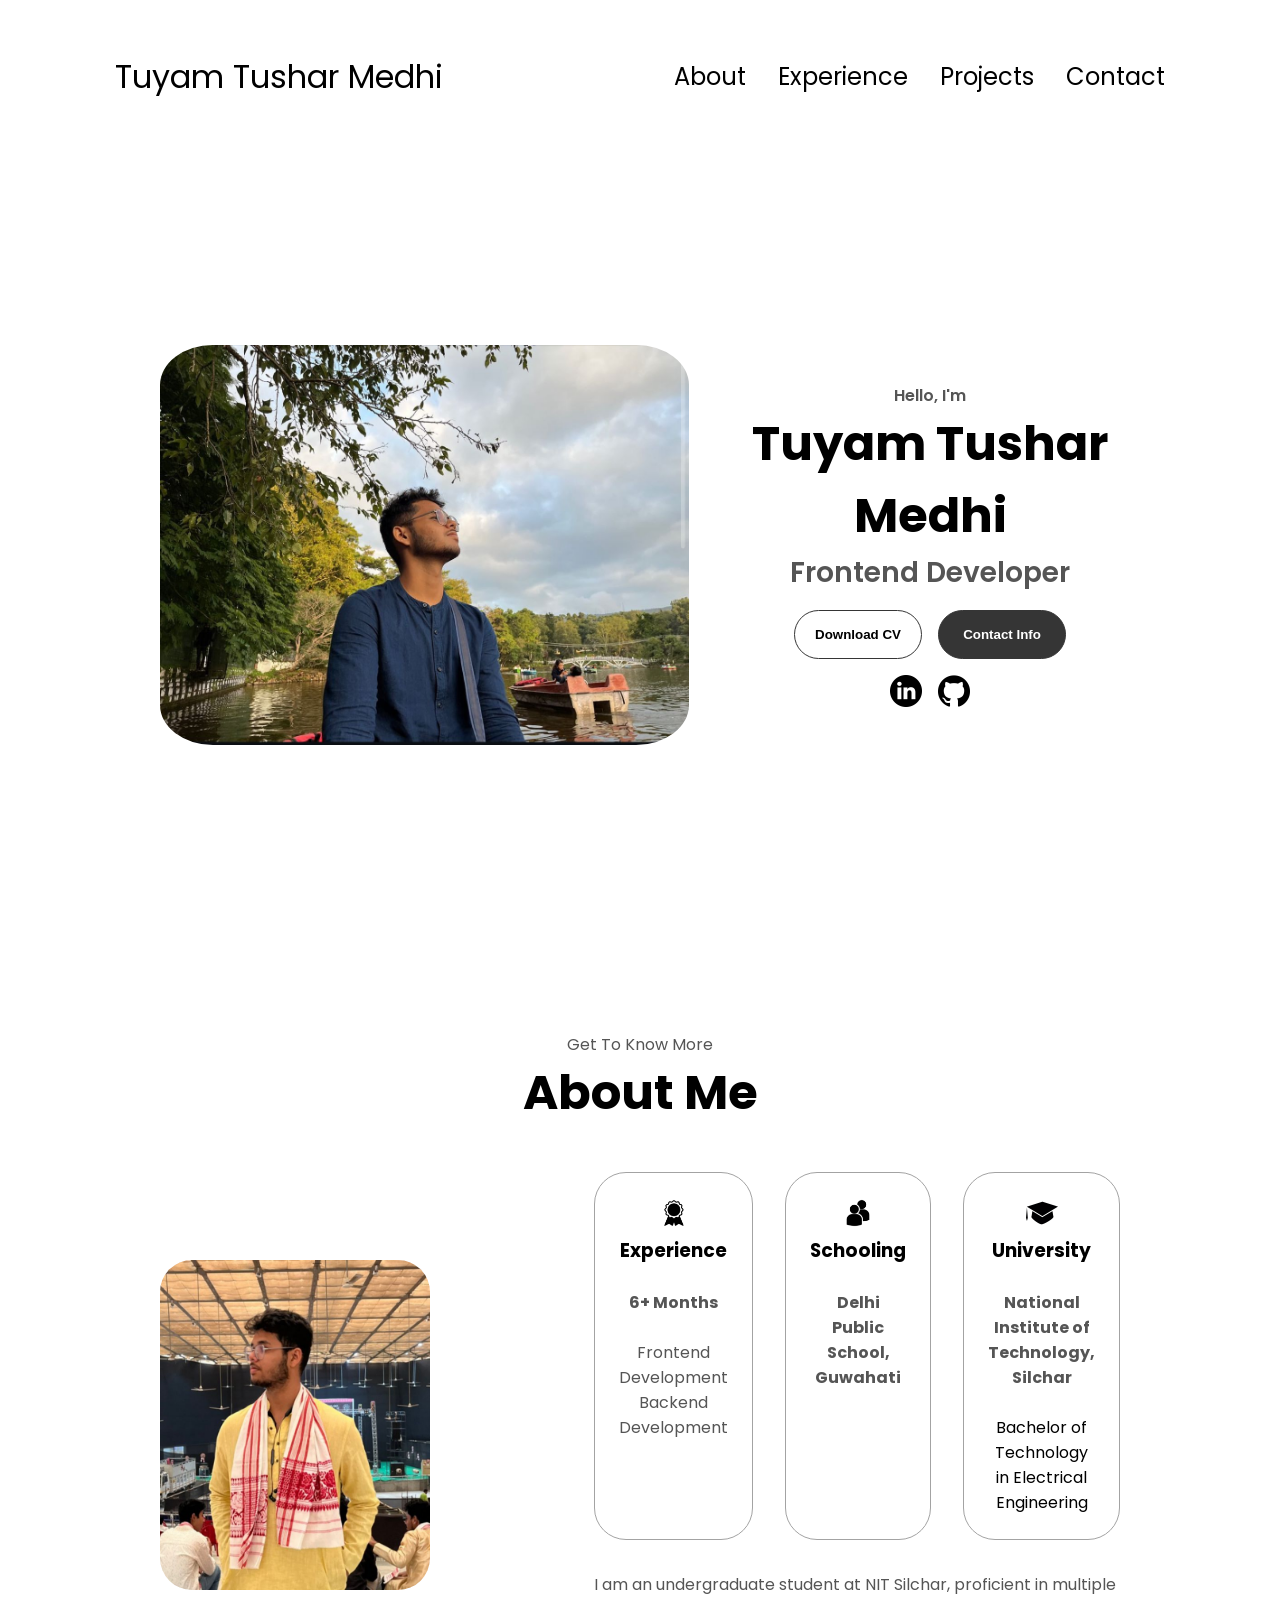
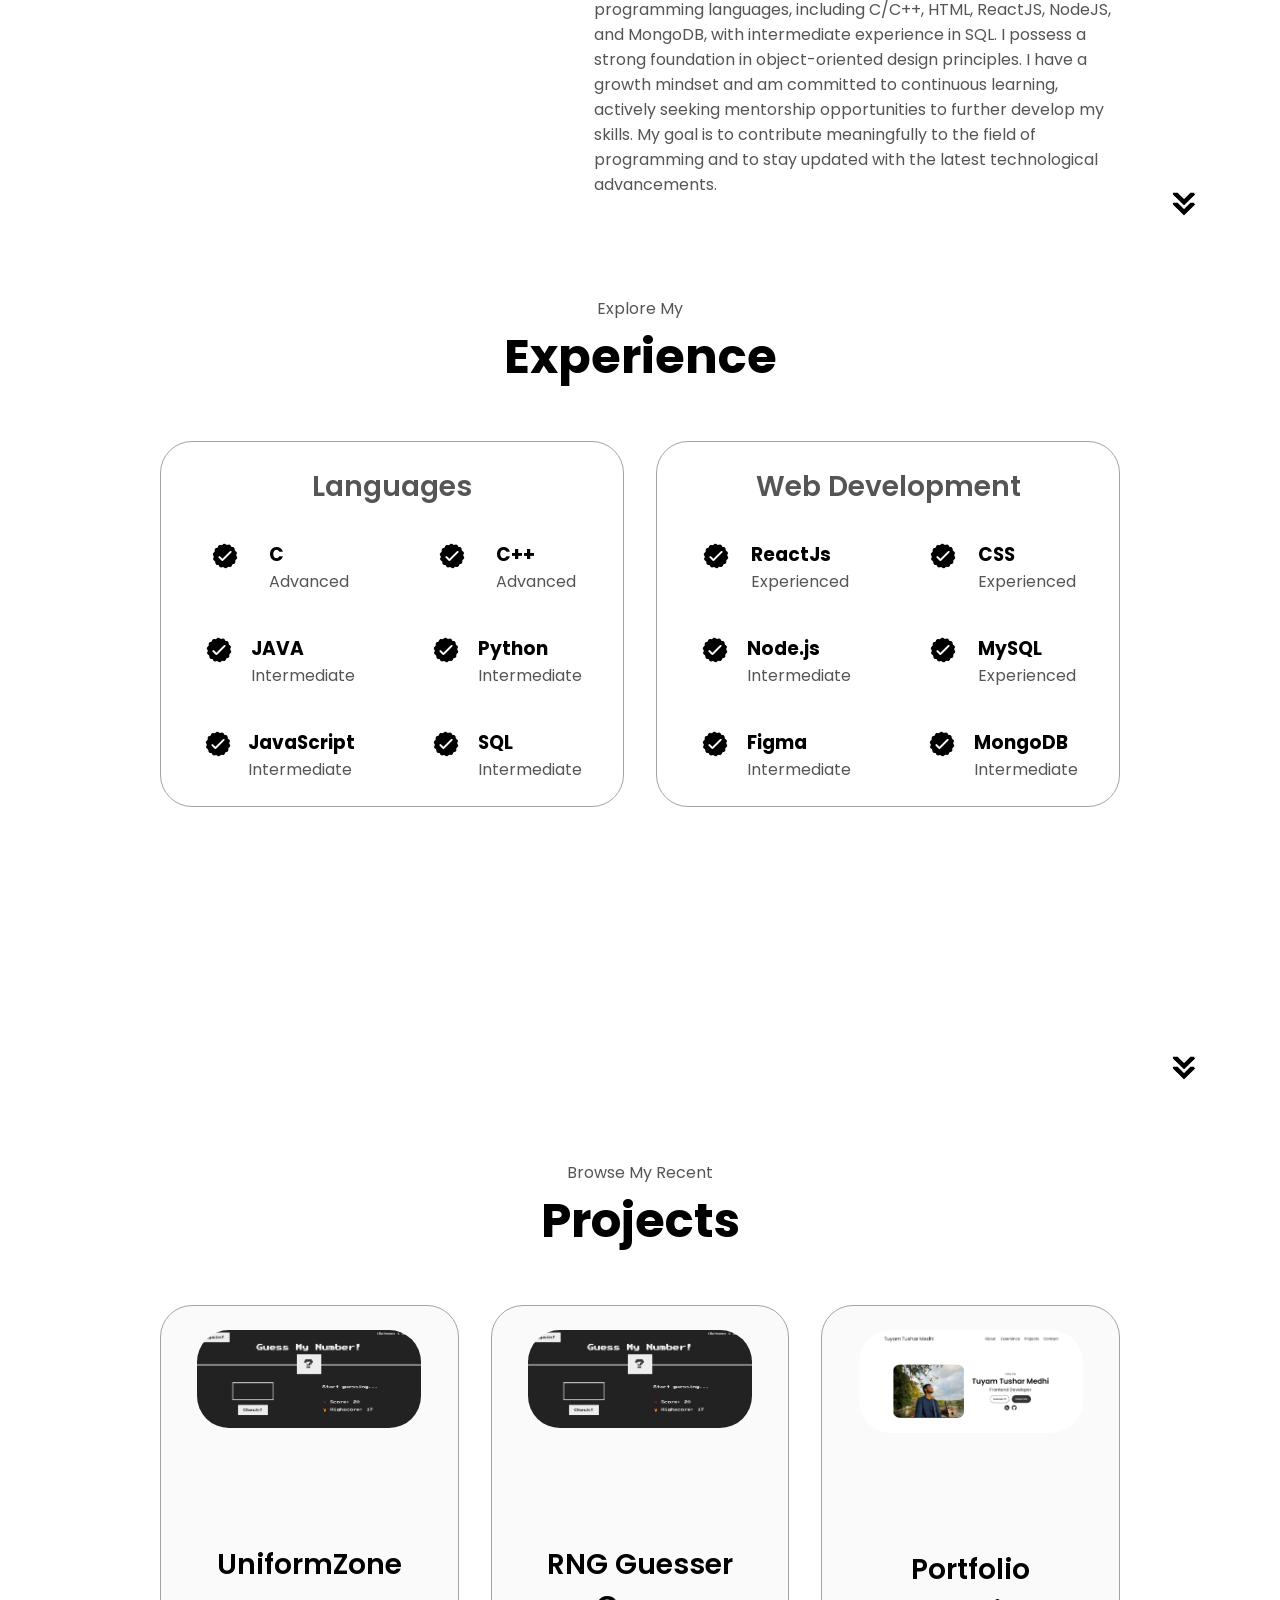
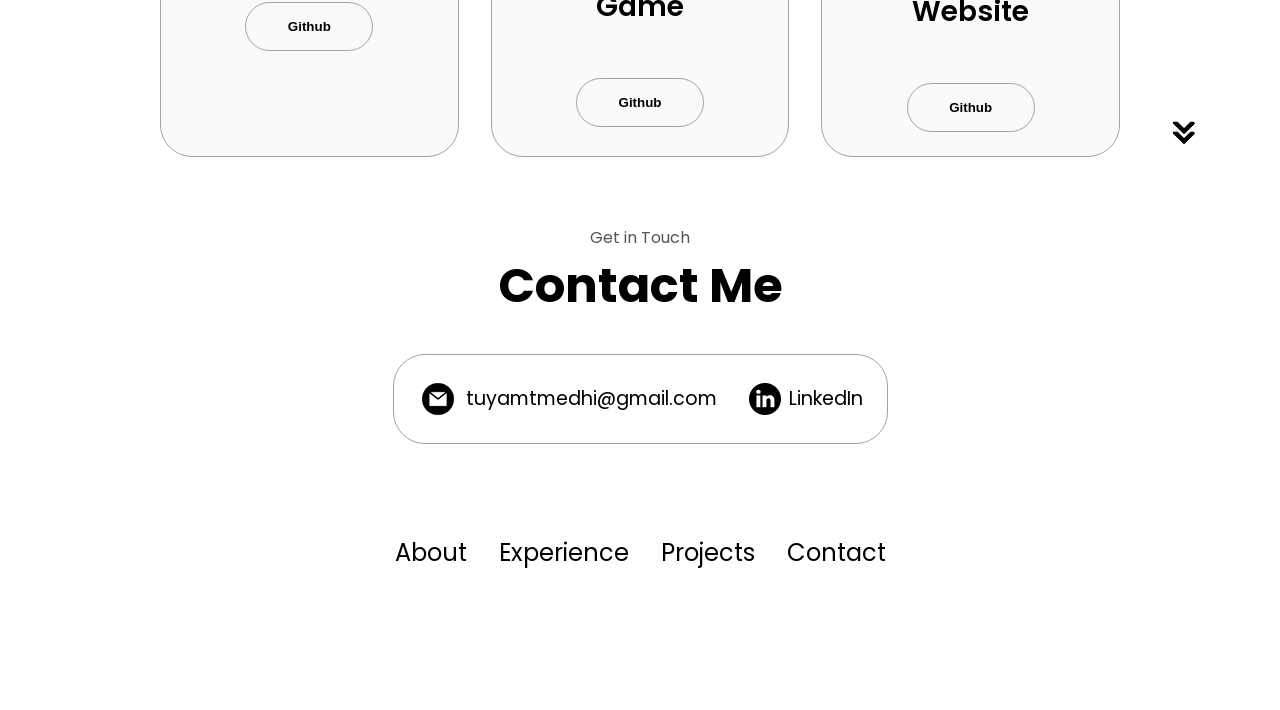
==== index.html @ 1b74b277 "Initial Dump" ====
<!DOCTYPE html>
<html lang="en">
  <head>
    <meta charset="UTF-8" />
    <meta http-equiv="X-UA-Compatible" content="IE=edge" />
    <meta name="viewport" content="width=device-width, initial-scale=1.0" />
    <title>My Portfolio</title>
    <link rel="stylesheet" href="style.css" />
    <link rel="stylesheet" href="mediaqueries.css" />
  </head>
  <body>
    <nav id="desktop-nav">
      <div class="logo">Tuyam Tushar Medhi</div>
      <div>
        <ul class="nav-links">
          <li><a href="#about">About</a></li>
          <li><a href="#experience">Experience</a></li>
          <li><a href="#projects">Projects</a></li>
          <li><a href="#contact">Contact</a></li>
        </ul>
      </div>
    </nav>
    <nav id="hamburger-nav">
      <div class="logo">Tuyam Tushar Medhi</div>
      <div class="hamburger-menu">
        <div class="hamburger-icon" onclick="toggleMenu()">
          <span></span>
          <span></span>
          <span></span>
        </div>
        <div class="menu-links">
          <li><a href="#about" onclick="toggleMenu()">About</a></li>
          <li><a href="#experience" onclick="toggleMenu()">Experience</a></li>
          <li><a href="#projects" onclick="toggleMenu()">Projects</a></li>
          <li><a href="#contact" onclick="toggleMenu()">Contact</a></li>
        </div>
      </div>
    </nav>
    <section id="profile">
      <div class="section__pic-container">
        <img src="./assets/shillong.jpeg" alt="Tuyam Tushar Medhi profile picture" style="border-radius:10%;  "  />
      </div>
      <div class="section__text">
        <p class="section__text__p1">Hello, I'm</p>
        <h1 class="title">Tuyam Tushar Medhi</h1>
        <p class="section__text__p2">Frontend Developer</p>
        <div class="btn-container">
          <button
            class="btn btn-color-2"
            onclick="window.open('./assets/resume (1).pdf')"
          >
            Download CV
          </button>
          <button class="btn btn-color-1" onclick="location.href='./#contact'">
            Contact Info
          </button>
        </div>
        <div id="socials-container">
          <img
            src="./assets/linkedin.png"
            alt="My LinkedIn profile"
            class="icon"
            onclick="location.href='https://www.linkedin.com/in/tuyam-tushar-medhi-0a7864235/'"
          />
          <img
            src="./assets/github.png"
            alt="My Github profile"
            class="icon"
            onclick="location.href='https://github.com/Tuyam24'"
          />
        </div>
      </div>
      
      </section>
      </section>
    </section>
    <section id="about">
      <p class="section__text__p1">Get To Know More</p>
      <h1 class="title">About Me</h1>
      <div class="section-container">
        <div class="section__pic-container">
          <img
            src="./assets/bihu.jpeg"
            alt="Profile picture"
            style = "width: 270px; height: 330px;"
            class="about-pic"
          />
        </div>
        <div class="about-details-container">
          <div class="about-containers">
            <div class="details-container">
              <img
                src="./assets/experience.png"
                alt="Experience icon"
                class="icon"
              />
              <h3>Experience</h3><br/>
              <p><span style="font-weight:bold;">6+ Months <br/></span><br />Frontend Development Backend Development</p>
            </div>
            <div class="details-container">
              <img
                src="./assets/education.png"
                alt="Education icon"
                class="icon"
              />
              <h3>Schooling</h3><br/>
              <p><span style="font-weight:bold;">Delhi Public School, Guwahati</p></span>
            </div>
            <div class="details-container">
                <img
                  src="./assets/5109.png"
                  alt="Education icon"
                  class="icon"
                />
                <h3>University</h3><br/>
                <p><span style="font-weight:bold;">National Institute of Technology, Silchar</p></span><br />Bachelor of Technology in Electrical Engineering</p>
              </div>
          </div>
          <div class="text-container">
            <p>
              I am an undergraduate student at NIT Silchar, proficient in multiple programming languages, including C/C++, HTML, ReactJS, NodeJS, and MongoDB, with intermediate experience in SQL. I possess a strong foundation in object-oriented design principles. I have a growth mindset and am committed to continuous learning, actively seeking mentorship opportunities to further develop my skills. My goal is to contribute meaningfully to the field of programming and to stay updated with the latest technological advancements.


            </p>
          </div>
        </div>
      </div>
      <img
        src="./assets/arrow.png"
        alt="Arrow icon"
        class="icon arrow"
        onclick="location.href='./#experience'"
      />
    </section>
    <section id="experience">
      <p class="section__text__p1">Explore My</p>
      <h1 class="title">Experience</h1>
      <div class="experience-details-container">
        <div class="about-containers">
          
          <div class="details-container">
            <h2 class="experience-sub-title">Languages</h2>
            <div class="article-container">
              <article>
                <img
                  src="./assets/checkmark.png"
                  alt="Experience icon"
                  class="icon"
                />
                <div>
                  <h3>C</h3>
                  <p>Advanced</p>
                </div>
              </article>
              <article>
                <img
                  src="./assets/checkmark.png"
                  alt="Experience icon"
                  class="icon"
                />
                <div>
                  <h3>C++</h3>
                  <p>Advanced</p>
                </div>
              </article>
              <article>
                <img
                  src="./assets/checkmark.png"
                  alt="Experience icon"
                  class="icon"
                />
                <div>
                  <h3>JAVA</h3>
                  <p>Intermediate</p>
                </div>
              </article>
              <article>
                <img
                  src="./assets/checkmark.png"
                  alt="Experience icon"
                  class="icon"
                />
                <div>
                  <h3>Python</h3>
                  <p>Intermediate</p>
                </div>
              </article>
              <article>
                <img
                  src="./assets/checkmark.png"
                  alt="Experience icon"
                  class="icon"
                />
                <div>
                  <h3>JavaScript</h3>
                  <p>Intermediate</p>
                </div>
              </article>
              <article>
                <img
                  src="./assets/checkmark.png"
                  alt="Experience icon"
                  class="icon"
                />
                <div>
                  <h3>SQL</h3>
                  <p>Intermediate</p>
                </div>
              </article>
            </div>
          </div>
          <div class="details-container">
            <h2 class="experience-sub-title">Web Development</h2>
            <div class="article-container">
              <article>
                <img
                  src="./assets/checkmark.png"
                  alt="Experience icon"
                  class="icon"
                />
                <div>
                  <h3>ReactJs</h3>
                  <p>Experienced</p>
                </div>
              </article>
              <article>
                <img
                  src="./assets/checkmark.png"
                  alt="Experience icon"
                  class="icon"
                />
                <div>
                  <h3>CSS</h3>
                  <p>Experienced</p>
                </div>
              </article>
              <article>
                <img
                  src="./assets/checkmark.png"
                  alt="Experience icon"
                  class="icon"
                />
                <div>
                  <h3>Node.js</h3>
                  <p>Intermediate</p>
                </div>
              </article>
              <article>
                <img
                  src="./assets/checkmark.png"
                  alt="Experience icon"
                  class="icon"
                />
                <div>
                  <h3>MySQL</h3>
                  <p>Experienced</p>
                </div>
              </article>
              <article>
                <img
                  src="./assets/checkmark.png"
                  alt="Experience icon"
                  class="icon"
                />
                <div>
                  <h3>Figma</h3>
                  <p>Intermediate</p>
                </div>
              </article>
              <article>
                <img
                  src="./assets/checkmark.png"
                  alt="Experience icon"
                  class="icon"
                />
                <div>
                  <h3>MongoDB</h3>
                  <p>Intermediate</p>
                </div>
              </article>
            </div>
          </div>

          
        
          

          
        </div>
      </div>
      <img
        src="./assets/arrow.png"
        alt="Arrow icon"
        class="icon arrow"
        onclick="location.href='./#projects'"
      />
    </section>
    <section id="projects">
      <p class="section__text__p1">Browse My Recent</p>
      <h1 class="title">Projects</h1>
      <div class="experience-details-container">
        <div class="about-containers">
          <div class="details-container color-container">
            <div class="article-container">
              <img
                src="./assets/jsgame.jpg"
                alt="Project 1"
                style="margin-bottom: 100px;"
                class="project-img"
              />
            </div>
            <h2 class="experience-sub-title project-title">UniformZone</h2>
            <div class="btn-container">
              <button
                class="btn btn-color-2 project-btn"
                onclick="location.href='https://www.github.com/sdahewar/Sales-Forecasting-Project'"
              >
                Github
              </button>
              
            </div>
          </div>
          <div class="details-container color-container">
            <div class="article-container">
              <img
                src="./assets/jsgame.jpg"
                alt="Project 2"
                style="margin-bottom: 100px;"
                class="project-img"
              />
            </div>
            <h2 class="experience-sub-title project-title" style="margin-bottom: 50px;">RNG Guesser Game</h2>
            <div class="btn-container">
              <button
                class="btn btn-color-2 project-btn"
                onclick="location.href='https://github.com/sdahewar/Youtube-Clone'"
              >
                Github
              </button>
              
            </div>
          </div>
          <div class="details-container color-container">
            <div class="article-container">
              <img
                src="./assets/portpic.jpg"
                alt="Project 3"
                style="margin-bottom: 100px;"
                class="project-img"
              />
            </div>
            <h2 class="experience-sub-title project-title" style="margin-bottom: 50px;">Portfolio Website</h2>
            <div class="btn-container">
              <button
                class="btn btn-color-2 project-btn"
                onclick="location.href='https://www.github.com/sdahewar/Portfolio-Website'"
              >
                Github
              </button>
              
            </div>
          </div>
        </div>
      </div>
      <img
        src="./assets/arrow.png"
        alt="Arrow icon"
        class="icon arrow"
        onclick="location.href='./#contact'"
      />
    </section>
    <section id="contact">
      <p class="section__text__p1">Get in Touch</p>
      <h1 class="title">Contact Me</h1>
      <div class="contact-info-upper-container">
        <div class="contact-info-container">
          <img
            src="./assets/email.png"
            alt="Email icon"
            class="icon contact-icon email-icon"
          />
          <p><a href="mailto:dsk7.work@gmail.com">tuyamtmedhi@gmail.com</a></p>
        </div>
        <div class="contact-info-container">
          <img
            src="./assets/linkedin.png"
            alt="LinkedIn icon"
            class="icon contact-icon"
          />
          <p><a href="https://www.linkedin.com/in/tuyam-tushar-medhi-0a7864235/">LinkedIn</a></p>
        </div>
      </div>
    </section>
    <footer>
      <nav>
        <div class="nav-links-container">
          <ul class="nav-links">
            <li><a href="#about">About</a></li>
            <li><a href="#experience">Experience</a></li>
            <li><a href="#projects">Projects</a></li>
            <li><a href="#contact">Contact</a></li>
          </ul>
        </div>
      </nav>
      
    </footer>
    <script src="script.js"></script>
  </body>
</html>
---- style.css ----
/* GENERAL */

@import url("https://fonts.googleapis.com/css2?family=Poppins:wght@300;400;500;600&display=swap");

* {
  margin: 0;
  padding: 0;
}

body {
  font-family: "Poppins", sans-serif;
}

html {
  scroll-behavior: smooth;
}

p {
  color: rgb(85, 85, 85);
}

/* TRANSITION */

a,
.btn {
  transition: all 300ms ease;
}

/* DESKTOP NAV */

nav,
.nav-links {
  display: flex;
}

nav {
  justify-content: space-around;
  align-items: center;
  height: 17vh;
}

.nav-links {
  gap: 2rem;
  list-style: none;
  font-size: 1.5rem;
}

a {
  color: black;
  text-decoration: none;
  text-decoration-color: white;
}

a:hover {
  color: grey;
  text-decoration: underline;
  text-underline-offset: 1rem;
  text-decoration-color: rgb(181, 181, 181);
}

.logo {
  font-size: 2rem;
}

.logo:hover {
  cursor: default;
}

/* HAMBURGER MENU */

#hamburger-nav {
  display: none;
}

.hamburger-menu {
  position: relative;
  display: inline-block;
}

.hamburger-icon {
  display: flex;
  flex-direction: column;
  justify-content: space-between;
  height: 24px;
  width: 30px;
  cursor: pointer;
}

.hamburger-icon span {
  width: 100%;
  height: 2px;
  background-color: black;
  transition: all 0.3 ease-in-out;
}

.menu-links {
  position: absolute;
  top: 100%;
  right: 0;
  background-color: white;
  width: fit-content;
  max-height: 0;
  overflow: hidden;
  transition: all 0.3 ease-in-out;
}

.menu-links a {
  display: block;
  padding: 10px;
  text-align: center;
  font-size: 1.5rem;
  color: black;
  text-decoration: none;
  transition: all 0.3 ease-in-out;
}

.menu-links li {
  list-style: none;
}

.menu-links.open {
  max-height: 300px;
}

.hamburger-icon.open span:first-child {
  transform: rotate(45deg) translate(10px, 5px);
}

.hamburger-icon.open span:nth-child(2) {
  opacity: 0;
}

.hamburger-icon.open span:last-child {
  transform: rotate(-45deg) translate(10px, -5px);
}

.hamburger-icon span:first-child {
  transform: none;
}

.hamburger-icon span:first-child {
  opacity: 1;
}

.hamburger-icon span:first-child {
  transform: none;
}

/* SECTIONS */

section {
  padding-top: 4vh;
  height: 96vh;
  margin: 0 10rem;
  box-sizing: border-box;
  min-height: fit-content;
}

.section-container {
  display: flex;
}

/* PROFILE SECTION */

#profile {
  display: flex;
  justify-content: center;
  gap: 5rem;
  height: 80vh;
}

.section__pic-container {
  display: flex;
  height: 400px;
  width: 400px;
  margin: auto 0;
}

.section__text {
  align-self: center;
  text-align: center;
}

.section__text p {
  font-weight: 600;
}

.section__text__p1 {
  text-align: center;
}

.section__text__p2 {
  font-size: 1.75rem;
  margin-bottom: 1rem;
}

.title {
  font-size: 3rem;
  text-align: center;
}

#socials-container {
  display: flex;
  justify-content: center;
  margin-top: 1rem;
  gap: 1rem;
}

/* ICONS */

.icon {
  cursor: pointer;
  height: 2rem;
}

/* BUTTONS */

.btn-container {
  display: flex;
  justify-content: center;
  gap: 1rem;
}

.btn {
  font-weight: 600;
  transition: all 300ms ease;
  padding: 1rem;
  width: 8rem;
  border-radius: 2rem;
}

.btn-color-1,
.btn-color-2 {
  border: rgb(53, 53, 53) 0.1rem solid;
}

.btn-color-1:hover,
.btn-color-2:hover {
  cursor: pointer;
}

.btn-color-1,
.btn-color-2:hover {
  background: rgb(53, 53, 53);
  color: white;
}

.btn-color-1:hover {
  background: rgb(0, 0, 0);
}

.btn-color-2 {
  background: none;
}

.btn-color-2:hover {
  border: rgb(255, 255, 255) 0.1rem solid;
}

.btn-container {
  gap: 1rem;
}

/* ABOUT SECTION */

#about {
  position: relative;
}

.about-containers {
  gap: 2rem;
  margin-bottom: 2rem;
  margin-top: 3rem;
}

.about-details-container {
  justify-content: center;
  flex-direction: column;
}

.about-containers,
.about-details-container {
  display: flex;
}

.about-pic {
  border-radius: 2rem;
}

.arrow {
  position: absolute;
  right: -5rem;
  bottom: 2.5rem;
}

.details-container {
  padding: 1.5rem;
  flex: 1;
  background: white;
  border-radius: 2rem;
  border: rgb(53, 53, 53) 0.1rem solid;
  border-color: rgb(163, 163, 163);
  text-align: center;
}

.section-container {
  gap: 4rem;
  height: 80%;
}

.section__pic-container {
  height: 400px;
  width: 400px;
  margin-right: 100px;
}

/* EXPERIENCE SECTION */

#experience {
  position: relative;
}

.experience-sub-title {
  color: rgb(85, 85, 85);
  font-weight: 600;
  font-size: 1.75rem;
  margin-bottom: 2rem;
}

.experience-details-container {
  display: flex;
  justify-content: center;
  flex-direction: column;
}

.article-container {
  display: flex;
  text-align: initial;
  flex-wrap: wrap;
  flex-direction: row;
  gap: 2.5rem;
  justify-content: space-around;
}

article {
  display: flex;
  width: 10rem;
  justify-content: space-around;
  gap: 0.5rem;
}

article .icon {
  cursor: default;
}

/* PROJECTS SECTION */

#projects {
  position: relative;
}

.color-container {
  border-color: rgb(163, 163, 163);
  background: rgb(250, 250, 250);
}

.project-img {
  border-radius: 2rem;
  width: 90%;
  height: 90%;
}

.project-title {
  margin: 1rem;
  color: black;
}

.project-btn {
  color: black;
  border-color: rgb(163, 163, 163);
}

/* CONTACT */

#contact {
  display: flex;
  justify-content: center;
  flex-direction: column;
  height: 70vh;
}

.contact-info-upper-container {
  display: flex;
  justify-content: center;
  border-radius: 2rem;
  border: rgb(53, 53, 53) 0.1rem solid;
  border-color: rgb(163, 163, 163);
  background: (250, 250, 250);
  margin: 2rem auto;
  padding: 0.5rem;
}

.contact-info-container {
  display: flex;
  align-items: center;
  justify-content: center;
  gap: 0.5rem;
  margin: 1rem;
}

.contact-info-container p {
  font-size: larger;
}

.contact-icon {
  cursor: default;
}

.email-icon {
  height: 2.5rem;
}

/* FOOTER SECTION */

footer {
  height: 26vh;
  margin: 0 1rem;
}

footer p {
  text-align: center;
}
---- mediaqueries.css ----
@media screen and (max-width: 1400px) {
    #profile {
      height: 83vh;
      margin-bottom: 6rem;
    }
    .about-containers {
      flex-wrap: wrap;
    }
    #contact,
    #projects {
      height: fit-content;
    }
  }
  
  @media screen and (max-width: 1200px) {
    #desktop-nav {
      display: none;
    }
    #hamburger-nav {
      display: flex;
    }
    #experience,
    .experience-details-container {
      margin-top: 2rem;
    }
    #profile,
    .section-container {
      display: block;
    }
    .arrow {
      display: none;
    }
    section,
    .section-container {
      height: fit-content;
    }
    section {
      margin: 0 5%;
    }
    .section__pic-container {
      width: 275px;
      height: 275px;
      margin: 0 auto 2rem;
    }
    .about-containers {
      margin-top: 0;
    }
  }
  
  @media screen and (max-width: 600px) {
    #contact,
    footer {
      height: 40vh;
    }
    #profile {
      height: 83vh;
      margin-bottom: 0;
    }
    article {
      font-size: 1rem;
    }
    footer nav {
      height: fit-content;
      margin-bottom: 2rem;
    }
    .about-containers,
    .contact-info-upper-container,
    .btn-container {
      flex-wrap: wrap;
    }
    .contact-info-container {
      margin: 0;
    }
    .contact-info-container p,
    .nav-links li a {
      font-size: 1rem;
    }
    .experience-sub-title {
      font-size: 1.25rem;
    }
    .logo {
      font-size: 1.5rem;
    }
    .nav-links {
      flex-direction: column;
      gap: 0.5rem;
      text-align: center;
    }
    .section__pic-container {
      width: auto;
      height: 46vw;
      justify-content: center;
    }
    .section__text__p2 {
      font-size: 1.25rem;
    }
    .title {
      font-size: 2rem;
    }
    .text-container {
      text-align: justify;
    }
  }
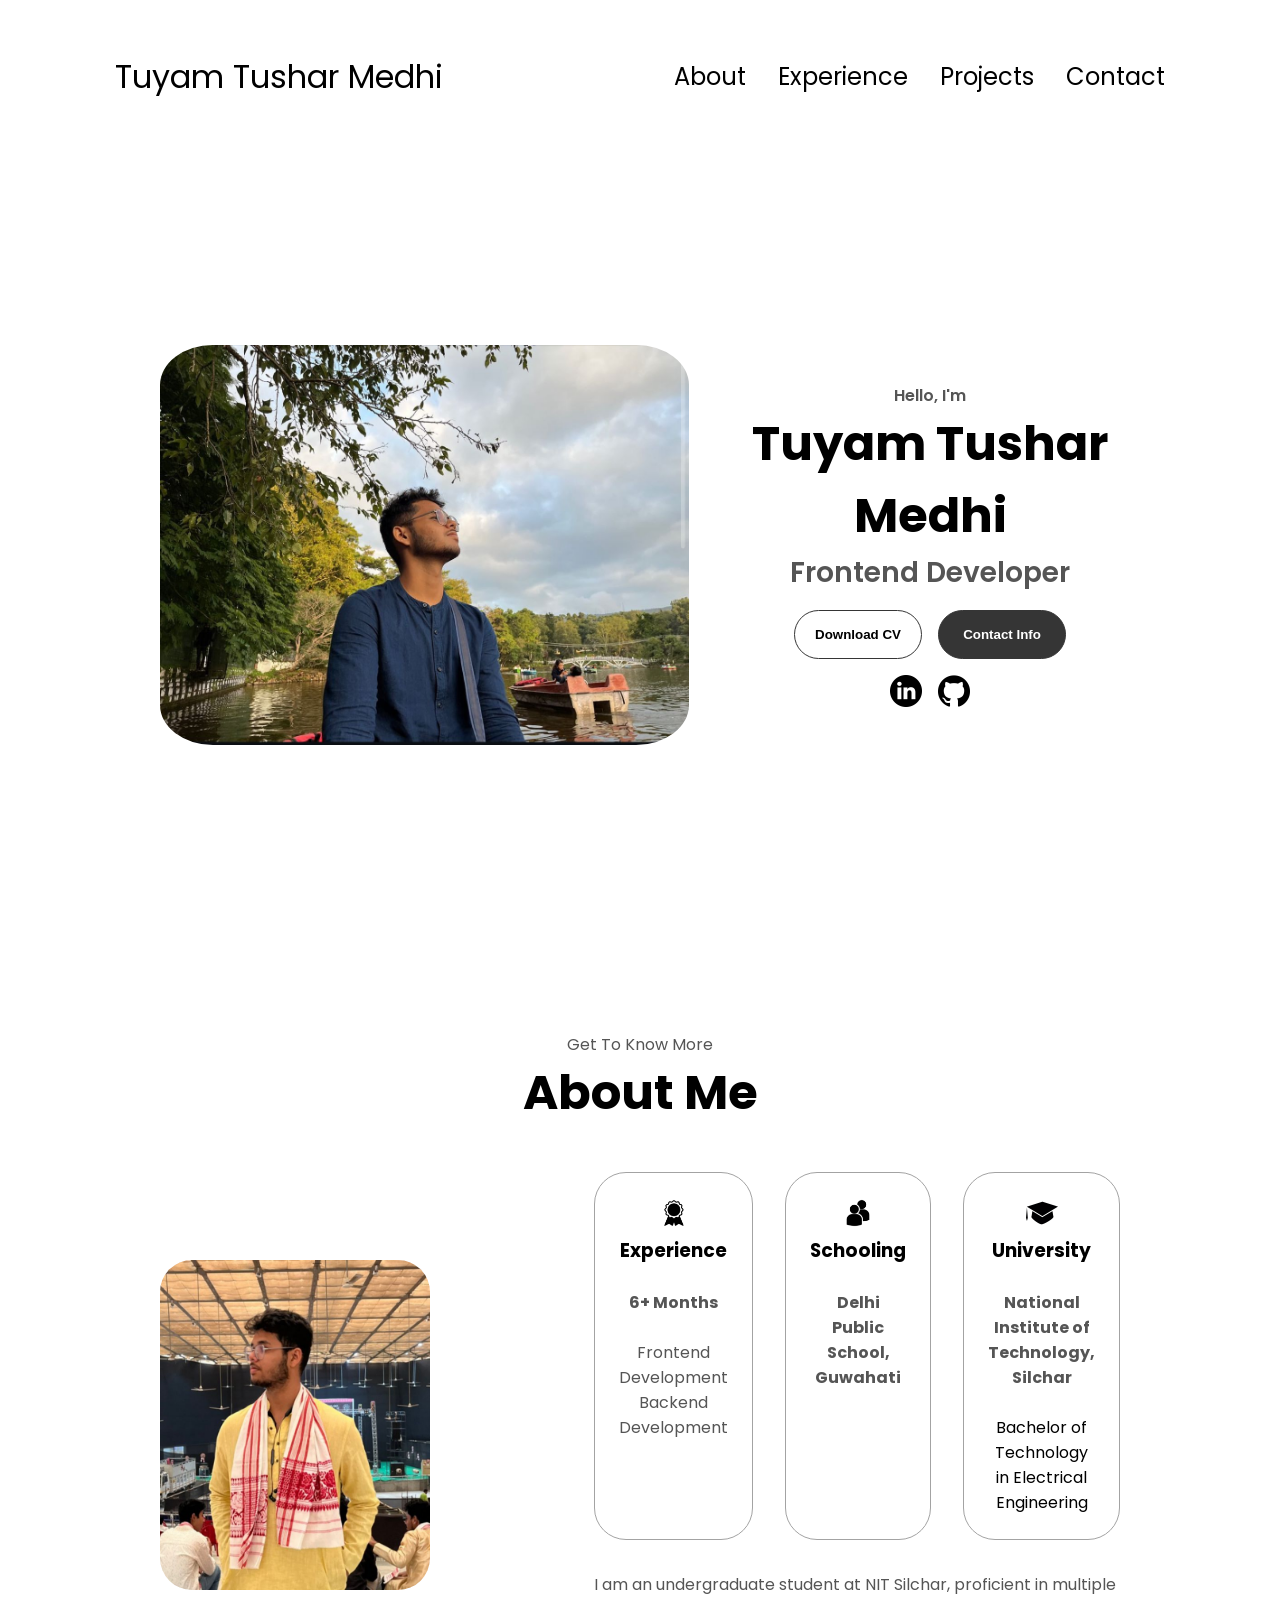
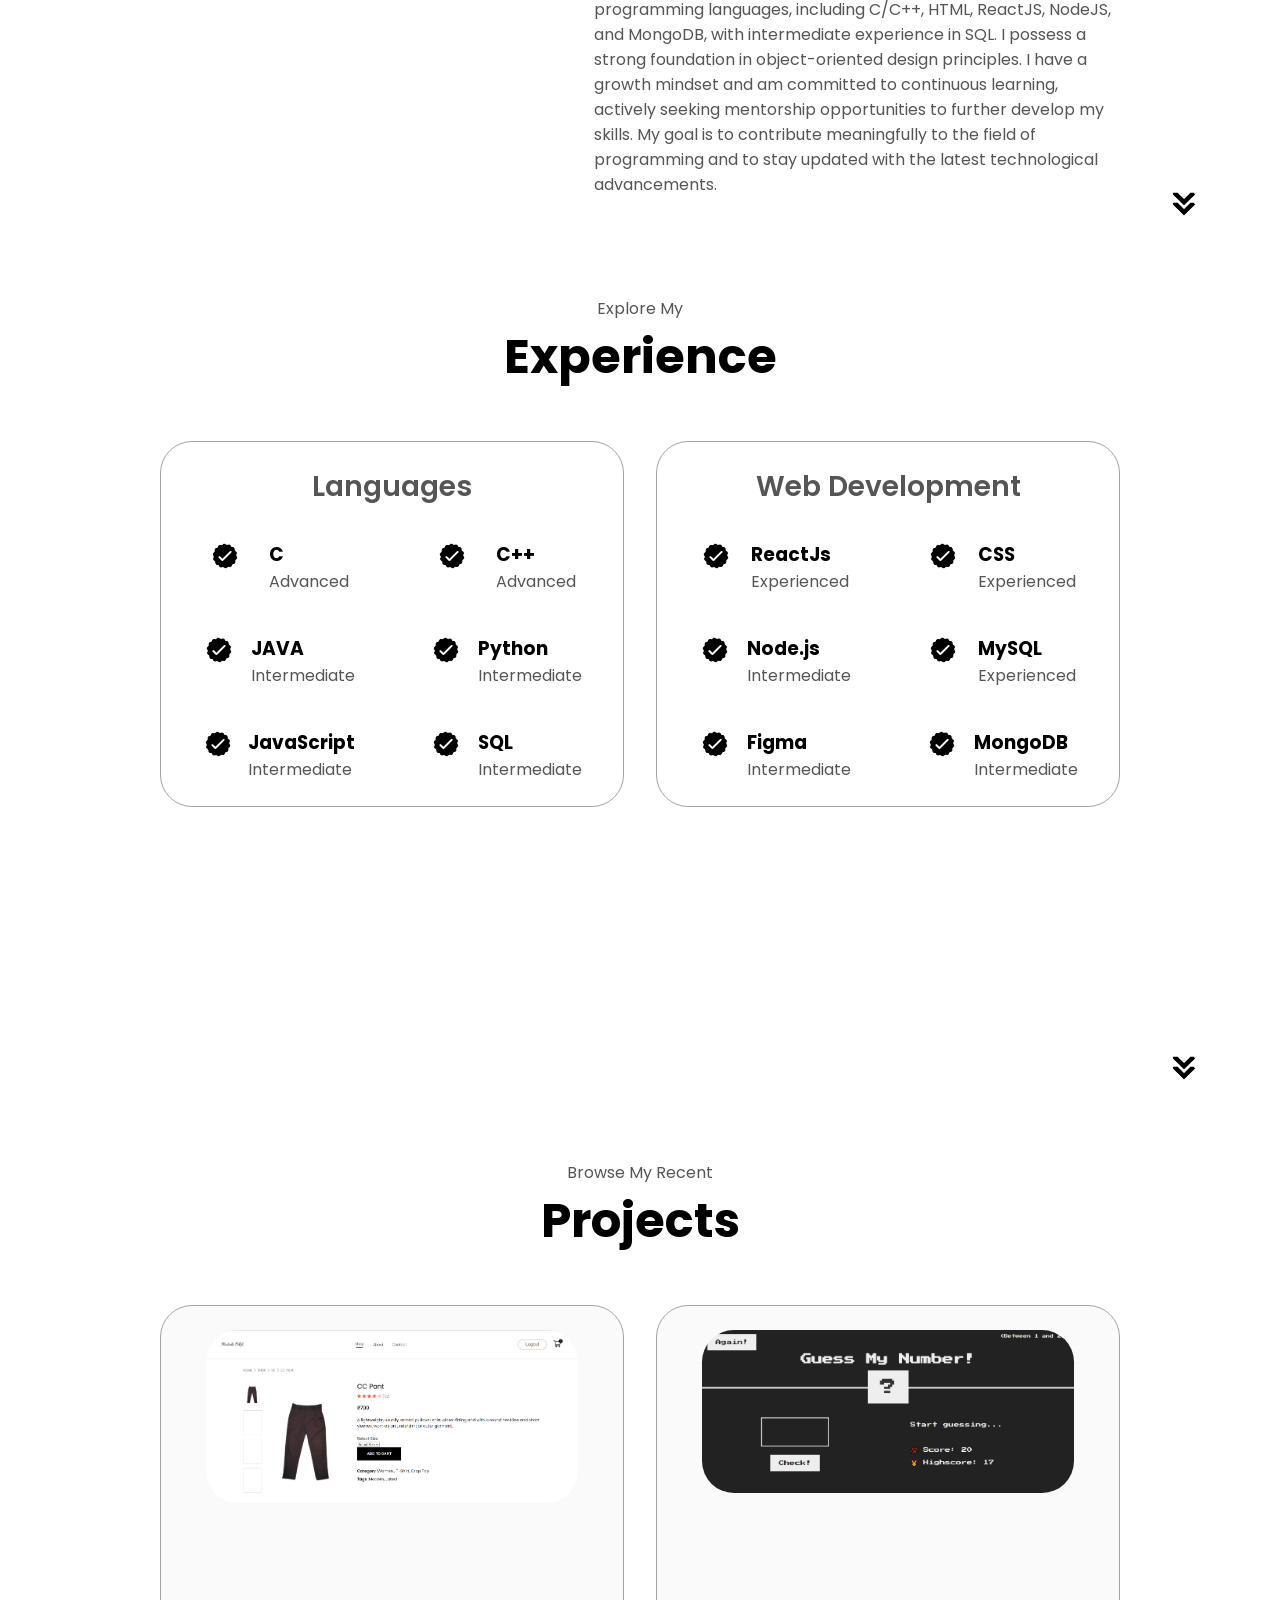
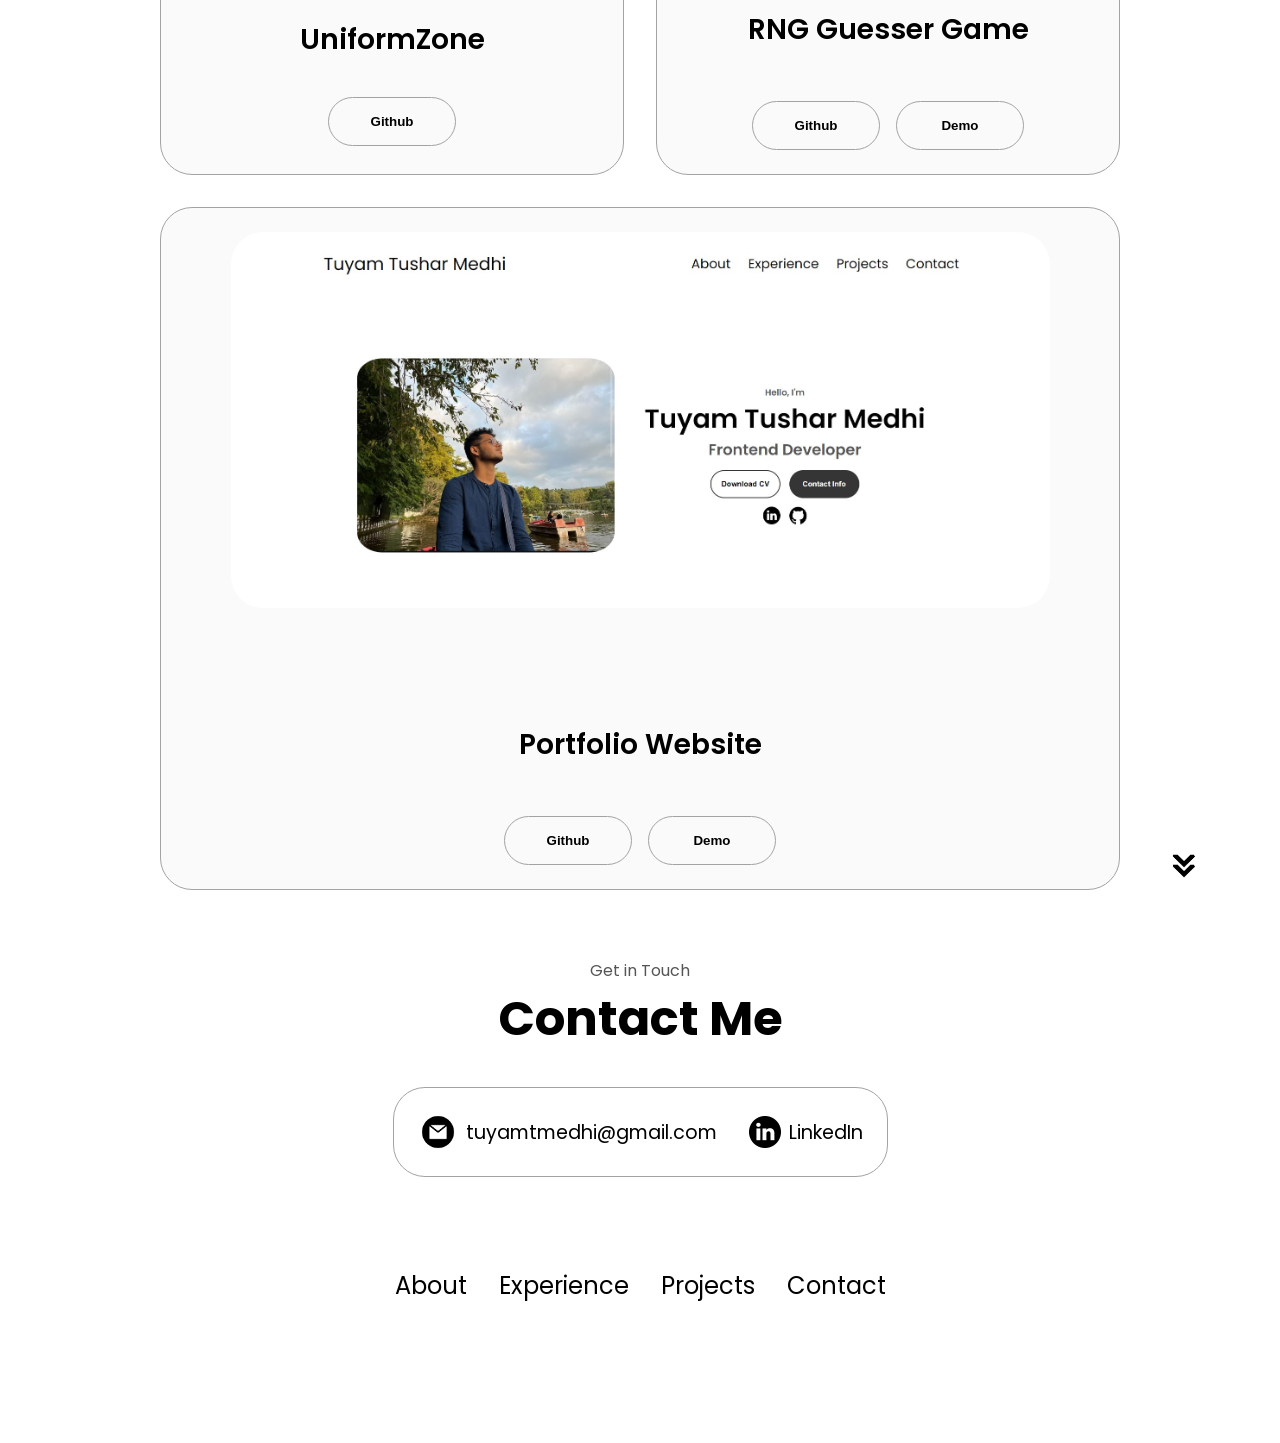
==== commit d0aad32f: "project update" ====
--- a/index.html
+++ b/index.html
@@ -303,7 +303,7 @@
           <div class="details-container color-container">
             <div class="article-container">
               <img
-                src="./assets/jsgame.jpg"
+                src="./assets/uniformzone.png"
                 alt="Project 1"
                 style="margin-bottom: 100px;"
                 class="project-img"
@@ -313,7 +313,8 @@
             <div class="btn-container">
               <button
                 class="btn btn-color-2 project-btn"
-                onclick="location.href='https://www.github.com/sdahewar/Sales-Forecasting-Project'"
+                onclick="location.href='https://github.com/sdahewar/UniformZone'"
+                style= "margin-top: 20px;"
               >
                 Github
               </button>
@@ -333,9 +334,15 @@
             <div class="btn-container">
               <button
                 class="btn btn-color-2 project-btn"
-                onclick="location.href='https://github.com/sdahewar/Youtube-Clone'"
+                onclick="location.href='https://github.com/Tuyam24/RNG-Guessing-Game'"
               >
                 Github
+              </button>
+              <button
+                class="btn btn-color-2 project-btn"
+                onclick="location.href='https://rng-guessing-game.netlify.app/'"
+              >
+                Demo
               </button>
               
             </div>
@@ -353,10 +360,16 @@
             <div class="btn-container">
               <button
                 class="btn btn-color-2 project-btn"
-                onclick="location.href='https://www.github.com/sdahewar/Portfolio-Website'"
+                onclick="location.href='https://github.com/Tuyam24/Portfolio-Website'"
               >
                 Github
               </button>
+              <button
+              class="btn btn-color-2 project-btn"
+              onclick="location.href='https://github.com/Tuyam24/Portfolio-Website'"
+            >
+              Demo
+            </button>
               
             </div>
           </div>
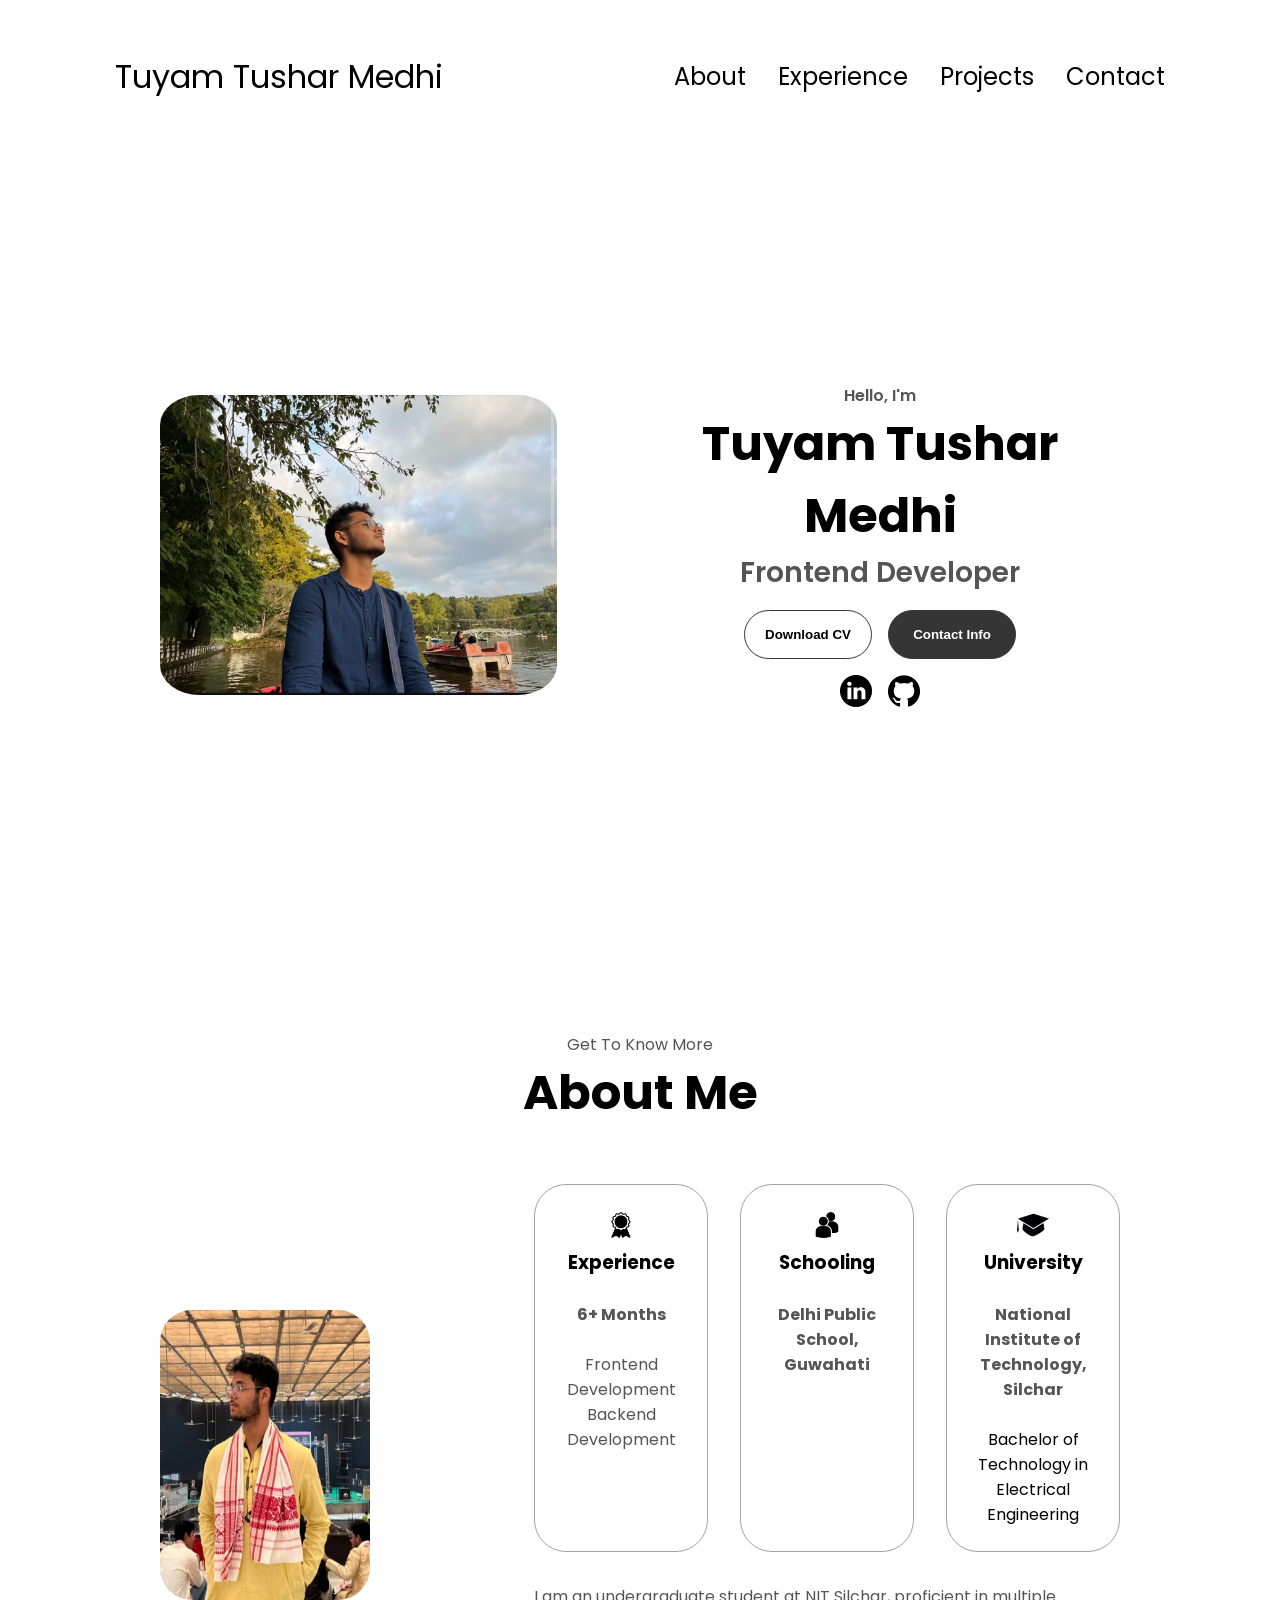
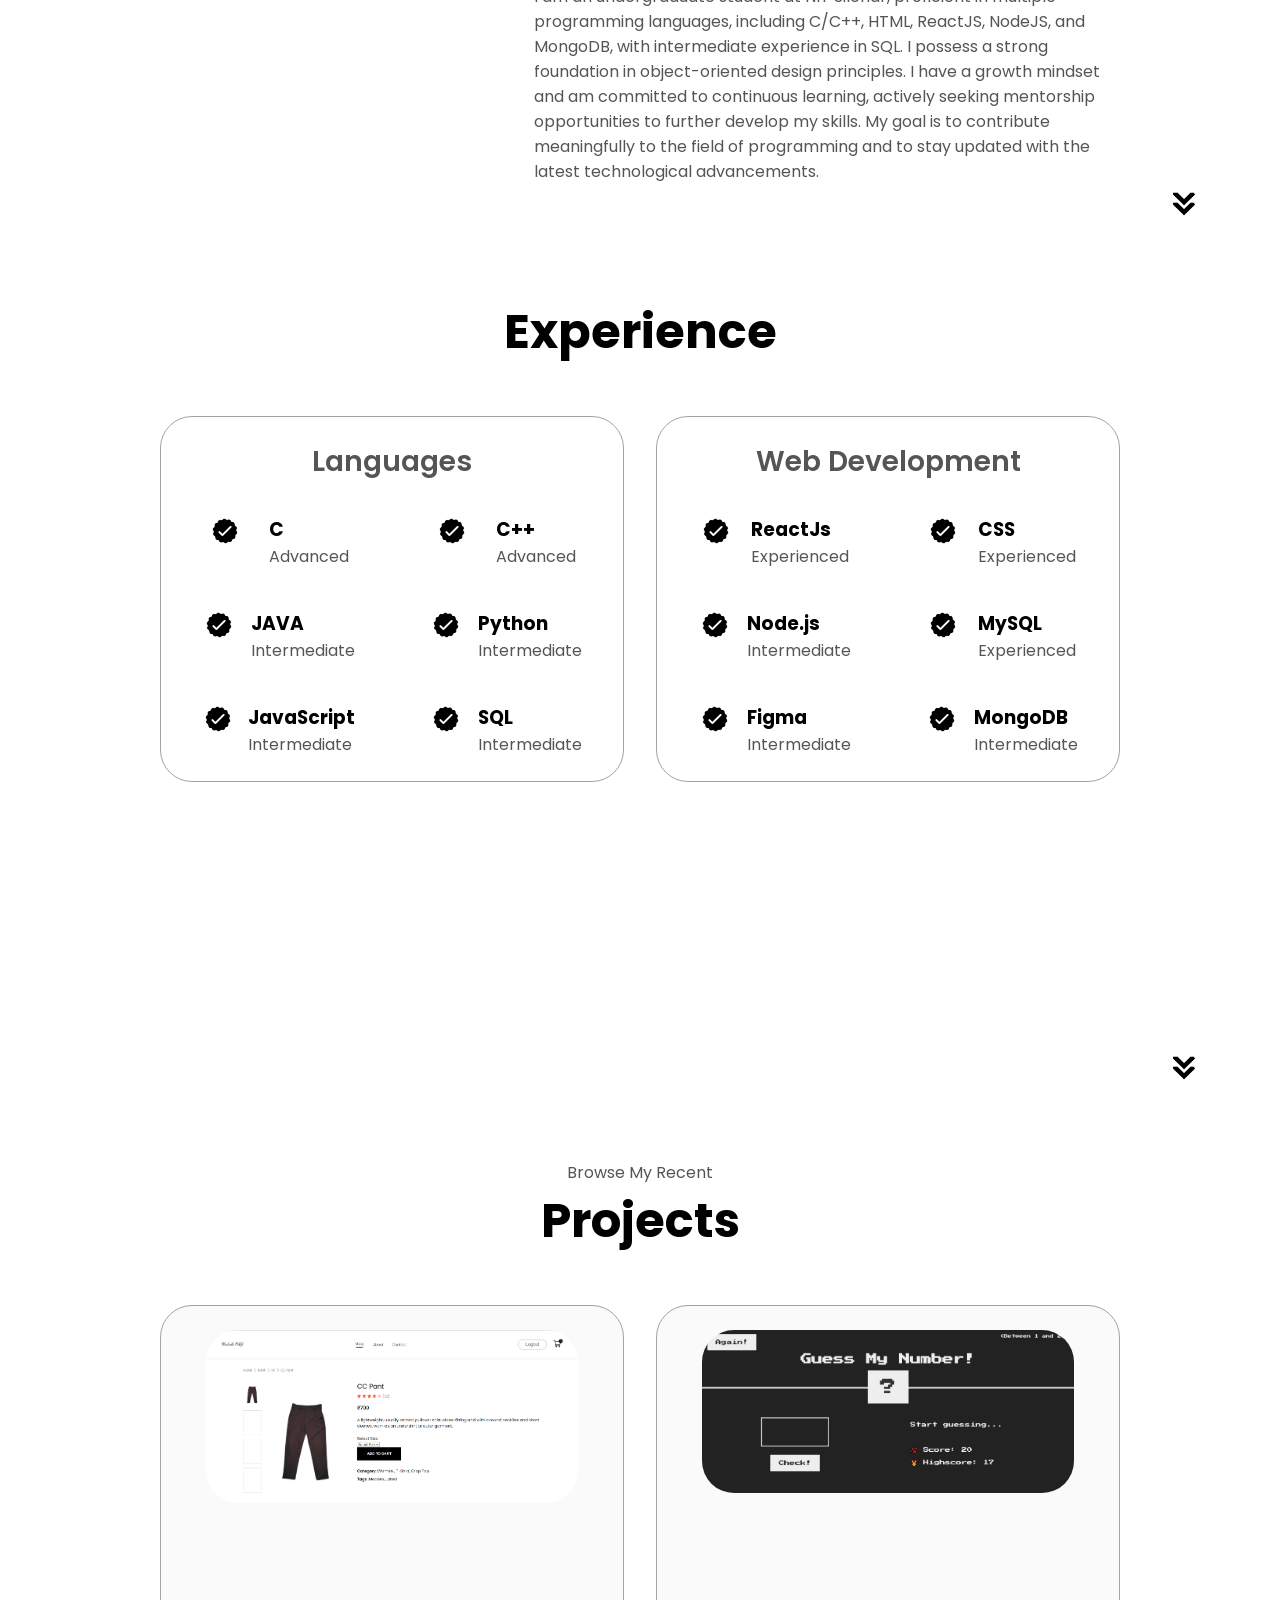
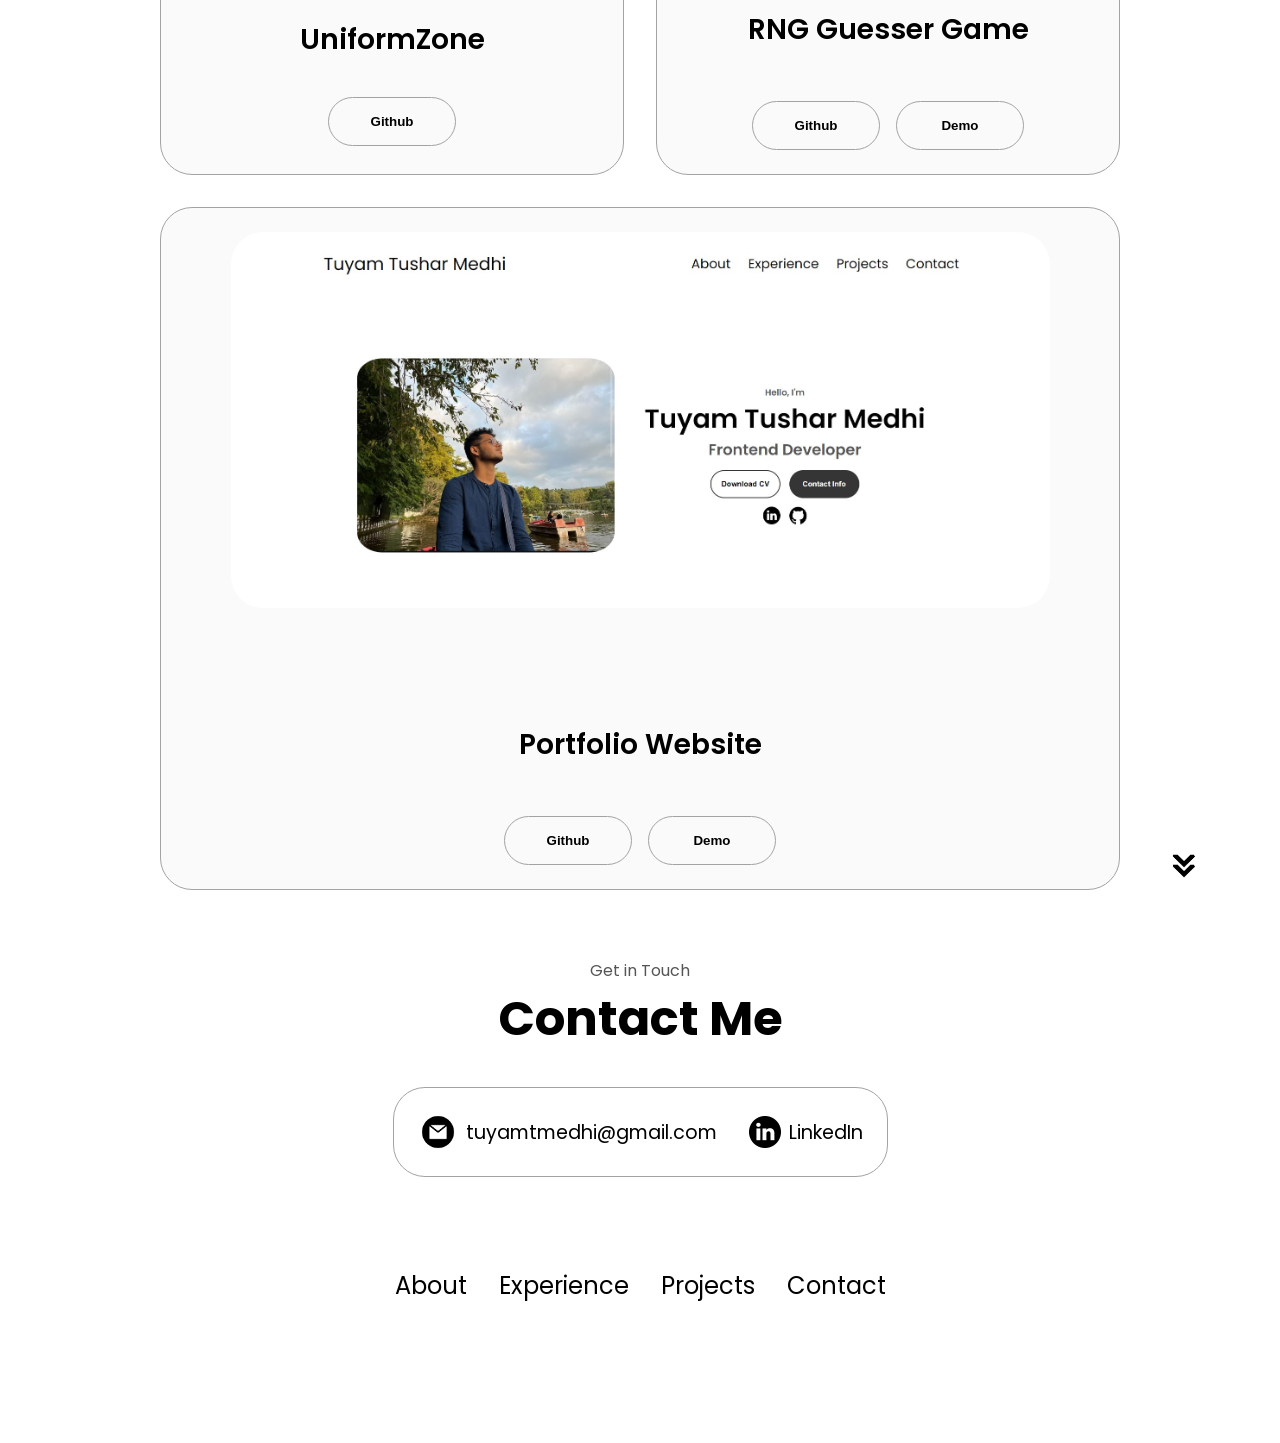
==== commit c1fd7b0b: "alignment fixes" ====
--- a/index.html
+++ b/index.html
@@ -77,12 +77,12 @@
     <section id="about">
       <p class="section__text__p1">Get To Know More</p>
       <h1 class="title">About Me</h1>
-      <div class="section-container">
+      <div class="section-container"  >
         <div class="section__pic-container">
           <img
             src="./assets/bihu.jpeg"
             alt="Profile picture"
-            style = "width: 270px; height: 330px;"
+            style = "width: 210px; height: 290px;"
             class="about-pic"
           />
         </div>
@@ -133,7 +133,7 @@
       />
     </section>
     <section id="experience">
-      <p class="section__text__p1">Explore My</p>
+      
       <h1 class="title">Experience</h1>
       <div class="experience-details-container">
         <div class="about-containers">
--- a/style.css
+++ b/style.css
@@ -309,8 +309,9 @@
 }
 
 .section__pic-container {
-  height: 400px;
-  width: 400px;
+  display: flex;
+  height: 300px;
+  width: 300px;
   margin-right: 100px;
 }
 
